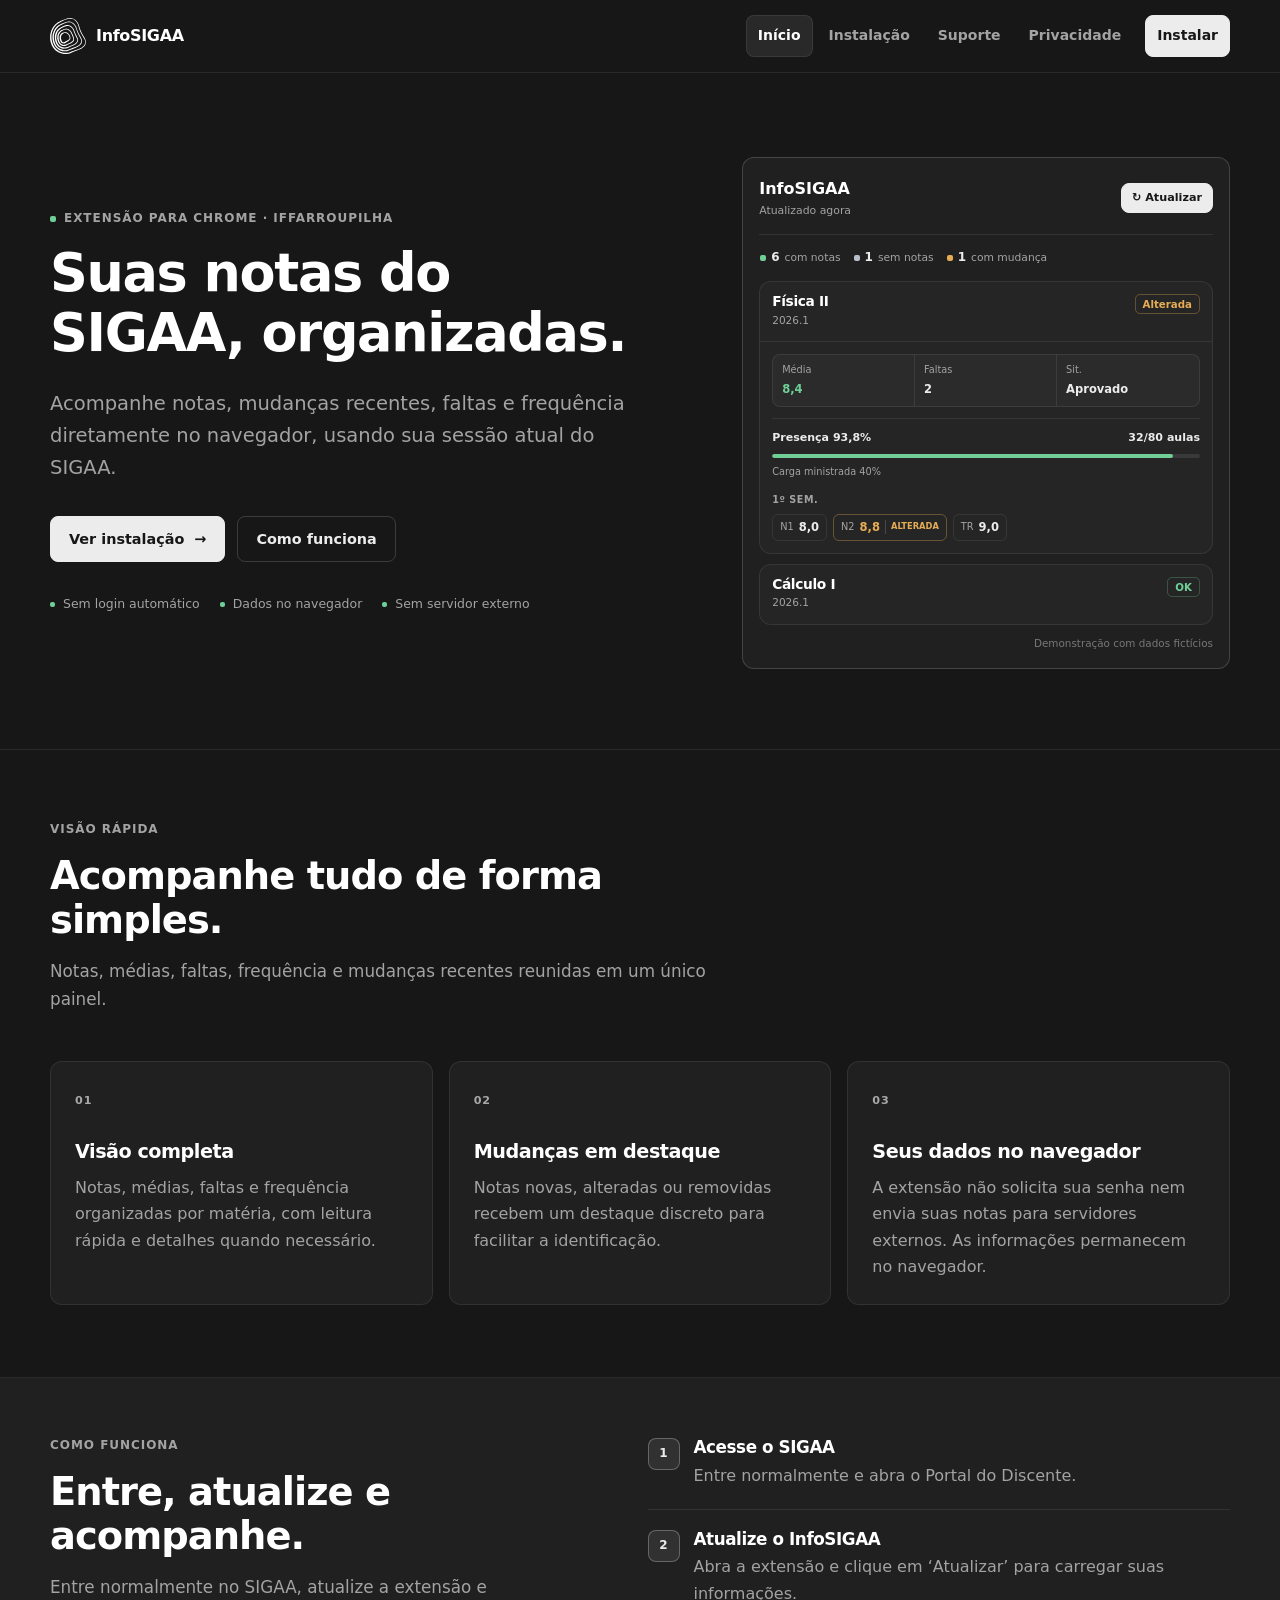
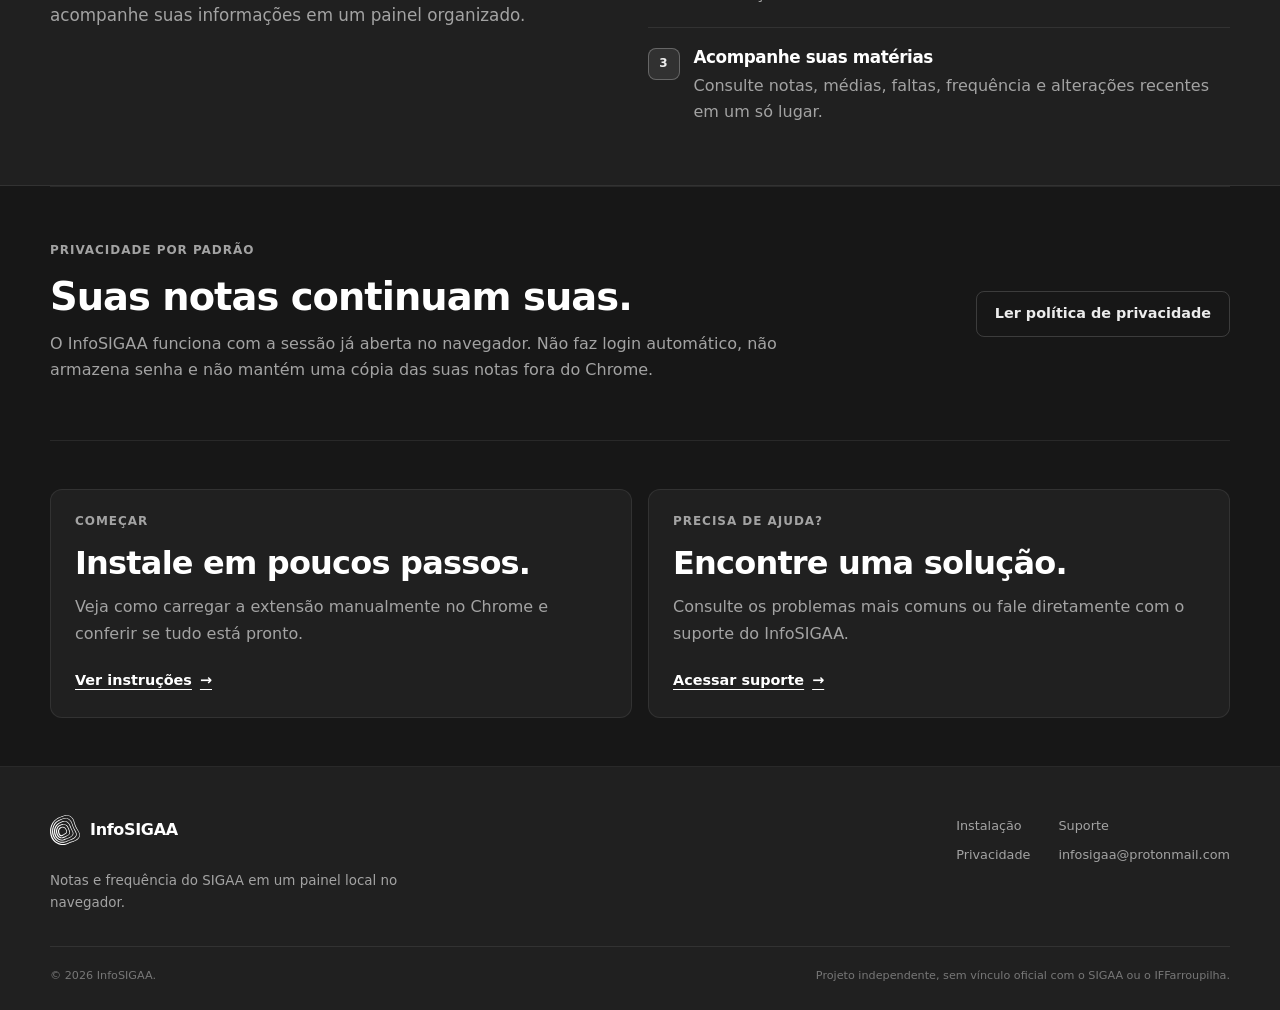
==== website/index.html @ 5593456c "feat: prepare InfoSIGAA 0.1.0 release" ====
<!doctype html>
<html lang="pt-BR">
  <head>
    <meta charset="utf-8">
    <meta name="viewport" content="width=device-width, initial-scale=1">
    <meta name="description" content="InfoSIGAA organiza notas, mudanças recentes e frequência do SIGAA em um painel local no Chrome.">
    <meta name="theme-color" content="#171717">
    <meta name="color-scheme" content="dark">
    <title>InfoSIGAA — Suas notas do SIGAA em um painel claro</title>
    <link rel="icon" href="assets/brand/favicon-light.svg" media="(prefers-color-scheme: light)">
    <link rel="icon" href="assets/brand/favicon-dark.svg" media="(prefers-color-scheme: dark)">
    <link rel="apple-touch-icon" href="assets/brand/apple-touch-icon.png">
    <link rel="stylesheet" href="assets/css/site.css">
    <script src="assets/js/site.js" defer></script>
  </head>
  <body>
    <a class="skip-link" href="#conteudo">Pular para o conteúdo</a>

    <header class="site-header">
      <div class="container header-inner">
        <a class="brand" href="./" aria-label="InfoSIGAA — página inicial">
          <img src="assets/brand/logo-mark-white.svg" alt="" width="36" height="36">
          <span>InfoSIGAA</span>
        </a>
        <button class="nav-toggle" type="button" aria-expanded="false" aria-controls="site-nav" data-nav-toggle>
          <span class="nav-toggle-label">Menu</span>
          <span class="nav-toggle-icon" aria-hidden="true"></span>
        </button>
        <nav class="site-nav" id="site-nav" aria-label="Navegação principal" data-site-nav>
          <a href="./" aria-current="page">Início</a>
          <a href="instalacao/">Instalação</a>
          <a href="suporte/">Suporte</a>
          <a href="privacidade/">Privacidade</a>
          <a class="nav-cta" href="instalacao/">Instalar</a>
        </nav>
      </div>
    </header>

    <main id="conteudo">
      <section class="hero" aria-labelledby="hero-title">
        <div class="container hero-grid">
          <div class="hero-copy">
            <p class="eyebrow"><span class="status-dot ok" aria-hidden="true"></span> Extensão para Chrome · IFFarroupilha</p>
            <h1 id="hero-title">Suas notas do SIGAA, organizadas.</h1>
            <p class="hero-lead">Acompanhe notas, mudanças recentes, faltas e frequência diretamente no navegador, usando sua sessão atual do SIGAA.</p>
            <div class="button-row">
              <a class="button button-primary" href="instalacao/">
                Ver instalação
                <span aria-hidden="true">→</span>
              </a>
              <a class="button button-secondary" href="#como-funciona">Como funciona</a>
            </div>
            <ul class="trust-list" aria-label="Destaques de privacidade">
              <li>Sem login automático</li>
              <li>Dados no navegador</li>
              <li>Sem servidor externo</li>
            </ul>
          </div>

          <div class="product-preview" aria-label="Prévia ilustrativa do painel InfoSIGAA">
            <div class="preview-toolbar">
              <div>
                <p class="preview-title">InfoSIGAA</p>
                <p class="preview-muted">Atualizado agora</p>
              </div>
              <span class="preview-button" aria-hidden="true">↻ Atualizar</span>
            </div>
            <div class="preview-status" aria-label="Resumo ilustrativo">
              <span><i class="status-dot ok"></i><strong>6</strong> com notas</span>
              <span><i class="status-dot info"></i><strong>1</strong> sem notas</span>
              <span><i class="status-dot warning"></i><strong>1</strong> com mudança</span>
            </div>
            <article class="preview-course">
              <header class="preview-course-header">
                <div>
                  <h2>Física II</h2>
                  <p>2026.1</p>
                </div>
                <span class="badge changed">Alterada</span>
              </header>
              <div class="preview-course-body">
                <div class="preview-stats">
                  <span><small>Média</small><strong class="ok-text">8,4</strong></span>
                  <span><small>Faltas</small><strong>2</strong></span>
                  <span><small>Sit.</small><strong>Aprovado</strong></span>
                </div>
                <div class="preview-attendance">
                  <div><span>Presença 93,8%</span><span>32/80 aulas</span></div>
                  <div class="attendance-bar"><span style="width: 93.8%"></span></div>
                  <small>Carga ministrada 40%</small>
                </div>
                <p class="preview-label">1º sem.</p>
                <div class="preview-grades">
                  <span><small>N1</small><strong>8,0</strong></span>
                  <span class="changed"><small>N2</small><strong>8,8</strong><em>Alterada</em></span>
                  <span><small>TR</small><strong>9,0</strong></span>
                </div>
              </div>
            </article>
            <article class="preview-course compact-course">
              <header class="preview-course-header">
                <div>
                  <h2>Cálculo I</h2>
                  <p>2026.1</p>
                </div>
                <span class="badge ok">OK</span>
              </header>
            </article>
            <p class="preview-disclaimer">Demonstração com dados fictícios</p>
          </div>
        </div>
      </section>

      <section class="section" aria-labelledby="beneficios-title">
        <div class="container">
          <div class="section-heading">
            <p class="eyebrow">Visão rápida</p>
            <h2 id="beneficios-title">Acompanhe tudo de forma simples.</h2>
            <p>Notas, médias, faltas, frequência e mudanças recentes reunidas em um único painel.</p>
          </div>
          <div class="feature-grid">
            <article class="feature-card">
              <span class="feature-index">01</span>
              <h3>Visão completa</h3>
              <p>Notas, médias, faltas e frequência organizadas por matéria, com leitura rápida e detalhes quando necessário.</p>
            </article>
            <article class="feature-card">
              <span class="feature-index warning-text">02</span>
              <h3>Mudanças em destaque</h3>
              <p>Notas novas, alteradas ou removidas recebem um destaque discreto para facilitar a identificação.</p>
            </article>
            <article class="feature-card">
              <span class="feature-index ok-text">03</span>
              <h3>Seus dados no navegador</h3>
              <p>A extensão não solicita sua senha nem envia suas notas para servidores externos. As informações permanecem no navegador.</p>
            </article>
          </div>
        </div>
      </section>

      <section class="section section-muted" id="como-funciona" aria-labelledby="funcionamento-title">
        <div class="container split-heading">
          <div class="section-heading">
            <p class="eyebrow">Como funciona</p>
            <h2 id="funcionamento-title">Entre, atualize e acompanhe.</h2>
            <p>Entre normalmente no SIGAA, atualize a extensão e acompanhe suas informações em um painel organizado.</p>
          </div>
          <ol class="steps-list">
            <li>
              <span>1</span>
              <div><h3>Acesse o SIGAA</h3><p>Entre normalmente e abra o Portal do Discente.</p></div>
            </li>
            <li>
              <span>2</span>
              <div><h3>Atualize o InfoSIGAA</h3><p>Abra a extensão e clique em ‘Atualizar’ para carregar suas informações.</p></div>
            </li>
            <li>
              <span>3</span>
              <div><h3>Acompanhe suas matérias</h3><p>Consulte notas, médias, faltas, frequência e alterações recentes em um só lugar.</p></div>
            </li>
          </ol>
        </div>
      </section>

      <section class="section" aria-labelledby="privacidade-resumo-title">
        <div class="container privacy-panel">
          <div>
            <p class="eyebrow"><span class="status-dot ok" aria-hidden="true"></span> Privacidade por padrão</p>
            <h2 id="privacidade-resumo-title">Suas notas continuam suas.</h2>
            <p>O InfoSIGAA funciona com a sessão já aberta no navegador. Não faz login automático, não armazena senha e não mantém uma cópia das suas notas fora do Chrome.</p>
          </div>
          <a class="button button-secondary" href="privacidade/">Ler política de privacidade</a>
        </div>
      </section>

      <section class="section section-compact" aria-label="Próximos passos">
        <div class="container action-grid">
          <article class="action-card">
            <p class="eyebrow">Começar</p>
            <h2>Instale em poucos passos.</h2>
            <p>Veja como carregar a extensão manualmente no Chrome e conferir se tudo está pronto.</p>
            <a class="text-link" href="instalacao/">Ver instruções <span aria-hidden="true">→</span></a>
          </article>
          <article class="action-card">
            <p class="eyebrow">Precisa de ajuda?</p>
            <h2>Encontre uma solução.</h2>
            <p>Consulte os problemas mais comuns ou fale diretamente com o suporte do InfoSIGAA.</p>
            <a class="text-link" href="suporte/">Acessar suporte <span aria-hidden="true">→</span></a>
          </article>
        </div>
      </section>
    </main>

    <footer class="site-footer">
      <div class="container footer-grid">
        <div class="footer-brand">
          <a class="brand" href="./"><img src="assets/brand/logo-mark-white.svg" alt="" width="30" height="30"><span>InfoSIGAA</span></a>
          <p>Notas e frequência do SIGAA em um painel local no navegador.</p>
        </div>
        <nav aria-label="Links do rodapé">
          <a href="instalacao/">Instalação</a>
          <a href="suporte/">Suporte</a>
          <a href="privacidade/">Privacidade</a>
          <a href="mailto:infosigaa@protonmail.com">infosigaa@protonmail.com</a>
        </nav>
      </div>
      <div class="container footer-meta">
        <p>© <span data-current-year>2026</span> InfoSIGAA.</p>
        <p>Projeto independente, sem vínculo oficial com o SIGAA ou o IFFarroupilha.</p>
      </div>
    </footer>
  </body>
</html>
---- website/assets/css/site.css ----
:root {
  color-scheme: dark;
  --font-sans: ui-sans-serif, system-ui, -apple-system, BlinkMacSystemFont, "Segoe UI", Arial, sans-serif;
  --bg: #171717;
  --surface: #202020;
  --surface-muted: #252525;
  --surface-elevated: #2b2b2b;
  --surface-hover: #303030;
  --text: #ececec;
  --text-strong: #ffffff;
  --muted: #a3a3a3;
  --muted-soft: #777777;
  --border: rgb(255 255 255 / 8%);
  --border-strong: rgb(255 255 255 / 16%);
  --focus: rgb(255 255 255 / 26%);
  --accent: #ececec;
  --accent-hover: #ffffff;
  --accent-contrast: #171717;
  --accent-soft: rgb(255 255 255 / 8%);
  --ok: #6fcf97;
  --ok-soft: rgb(111 207 151 / 10%);
  --warning: #e6ad55;
  --warning-soft: rgb(230 173 85 / 10%);
  --danger: #ef7777;
  --danger-soft: rgb(239 119 119 / 10%);
  --info: #b8c0cc;
  --info-soft: rgb(184 192 204 / 9%);
  --radius-xs: 5px;
  --radius-control: 8px;
  --radius-panel: 12px;
  --space-1: 4px;
  --space-2: 8px;
  --space-3: 12px;
  --space-4: 16px;
  --space-5: 20px;
  --space-6: 24px;
  --space-7: 32px;
  --space-8: 48px;
  --space-9: 72px;
  --container: 1180px;
  --transition-fast: 120ms ease;
  --transition-base: 180ms ease;
}

*,
*::before,
*::after {
  box-sizing: border-box;
}

html {
  min-width: 280px;
  background: var(--bg);
  scroll-behavior: smooth;
  scroll-padding-top: 88px;
}

body {
  min-width: 0;
  min-height: 100vh;
  margin: 0;
  overflow-x: hidden;
  background: var(--bg);
  color: var(--text);
  font: 16px/1.65 var(--font-sans);
  -webkit-font-smoothing: antialiased;
  text-rendering: optimizeLegibility;
}

button,
input,
textarea,
select {
  font: inherit;
}

button,
a {
  -webkit-tap-highlight-color: transparent;
}

a {
  color: inherit;
}

img {
  display: block;
  max-width: 100%;
}

h1,
h2,
h3,
p {
  margin-top: 0;
}

h1,
h2,
h3 {
  color: var(--text-strong);
  line-height: 1.15;
  letter-spacing: -0.025em;
}

h1 {
  font-size: clamp(2.35rem, 5vw, 4.25rem);
  font-weight: 720;
}

h2 {
  font-size: clamp(1.75rem, 3vw, 2.65rem);
  font-weight: 690;
}

h3 {
  font-size: 1.05rem;
  font-weight: 660;
}

::selection {
  background: var(--accent);
  color: var(--accent-contrast);
}

:focus-visible {
  outline: 2px solid var(--accent);
  outline-offset: 3px;
}

.skip-link {
  position: fixed;
  z-index: 1000;
  top: 8px;
  left: 8px;
  padding: 8px 12px;
  border: 1px solid var(--border-strong);
  border-radius: var(--radius-control);
  background: var(--accent);
  color: var(--accent-contrast);
  font-size: 0.875rem;
  font-weight: 700;
  text-decoration: none;
  transform: translateY(-160%);
}

.skip-link:focus {
  transform: translateY(0);
}

.container {
  width: min(var(--container), calc(100% - 48px));
  margin-inline: auto;
}

.narrow-container {
  max-width: 830px;
  margin-left: max(0px, calc((100% - 830px) / 2));
}

.site-header {
  position: sticky;
  z-index: 100;
  top: 0;
  border-bottom: 1px solid var(--border);
  background: var(--bg);
}

.header-inner {
  position: relative;
  display: flex;
  min-height: 72px;
  align-items: center;
  justify-content: space-between;
  gap: var(--space-5);
}

.brand {
  display: inline-flex;
  align-items: center;
  gap: 10px;
  color: var(--text-strong);
  font-size: 1rem;
  font-weight: 700;
  letter-spacing: -0.02em;
  text-decoration: none;
}

.brand img {
  flex: 0 0 auto;
}

.site-nav {
  display: flex;
  align-items: center;
  gap: 4px;
}

.site-nav a {
  padding: 8px 11px;
  border: 1px solid transparent;
  border-radius: var(--radius-control);
  color: var(--muted);
  font-size: 0.875rem;
  font-weight: 620;
  text-decoration: none;
  transition: background var(--transition-fast), border-color var(--transition-fast), color var(--transition-fast);
}

.site-nav a:hover,
.site-nav a[aria-current="page"] {
  background: var(--accent-soft);
  color: var(--text-strong);
}

.site-nav a[aria-current="page"] {
  border-color: var(--border);
}

.site-nav .nav-cta {
  margin-left: 8px;
  border-color: var(--accent);
  background: var(--accent);
  color: var(--accent-contrast);
}

.site-nav .nav-cta:hover {
  border-color: var(--accent-hover);
  background: var(--accent-hover);
  color: var(--accent-contrast);
}

.nav-toggle {
  display: none;
  min-height: 38px;
  align-items: center;
  gap: 9px;
  padding: 0 11px;
  border: 1px solid var(--border-strong);
  border-radius: var(--radius-control);
  background: transparent;
  color: var(--text);
  cursor: pointer;
}

.nav-toggle-label {
  font-size: 0.8125rem;
  font-weight: 650;
}

.nav-toggle-icon,
.nav-toggle-icon::before,
.nav-toggle-icon::after {
  display: block;
  width: 16px;
  height: 1px;
  background: currentcolor;
  content: "";
  transition: transform var(--transition-base), opacity var(--transition-base);
}

.nav-toggle-icon {
  position: relative;
}

.nav-toggle-icon::before {
  position: absolute;
  top: -5px;
}

.nav-toggle-icon::after {
  position: absolute;
  top: 5px;
}

.nav-toggle[aria-expanded="true"] .nav-toggle-icon {
  background: transparent;
}

.nav-toggle[aria-expanded="true"] .nav-toggle-icon::before {
  top: 0;
  transform: rotate(45deg);
}

.nav-toggle[aria-expanded="true"] .nav-toggle-icon::after {
  top: 0;
  transform: rotate(-45deg);
}

.hero {
  padding: 84px 0 80px;
  border-bottom: 1px solid var(--border);
}

.hero-grid {
  display: grid;
  grid-template-columns: minmax(0, 1.05fr) minmax(380px, 0.85fr);
  align-items: center;
  gap: clamp(44px, 7vw, 96px);
}

.hero-copy {
  max-width: 680px;
}

.eyebrow {
  display: flex;
  align-items: center;
  gap: 8px;
  margin-bottom: var(--space-4);
  color: var(--muted);
  font-size: 0.75rem;
  font-weight: 700;
  letter-spacing: 0.08em;
  line-height: 1.3;
  text-transform: uppercase;
}

.hero h1 {
  max-width: 620px;
  margin-bottom: var(--space-6);
  font-size: clamp(2.5rem, 4.1vw, 3.75rem);
}

.hero-lead {
  max-width: 660px;
  margin-bottom: var(--space-7);
  color: var(--muted);
  font-size: clamp(1.05rem, 1.6vw, 1.22rem);
  line-height: 1.65;
}

.button-row {
  display: flex;
  flex-wrap: wrap;
  gap: var(--space-3);
}

.button {
  display: inline-flex;
  min-height: 46px;
  align-items: center;
  justify-content: center;
  gap: 10px;
  padding: 0 18px;
  border: 1px solid var(--border-strong);
  border-radius: var(--radius-control);
  font-size: 0.9rem;
  font-weight: 690;
  line-height: 1.2;
  text-decoration: none;
  transition: background var(--transition-fast), border-color var(--transition-fast), color var(--transition-fast), transform var(--transition-fast);
}

.button:hover {
  transform: translateY(-1px);
}

.button:active {
  transform: translateY(0);
}

.button-primary {
  border-color: var(--accent);
  background: var(--accent);
  color: var(--accent-contrast);
}

.button-primary:hover {
  border-color: var(--accent-hover);
  background: var(--accent-hover);
}

.button-secondary {
  background: transparent;
  color: var(--text);
}

.button-secondary:hover {
  border-color: var(--focus);
  background: var(--accent-soft);
  color: var(--text-strong);
}

.button-disabled {
  border-color: var(--border);
  background: var(--surface-muted);
  color: var(--muted-soft);
  cursor: not-allowed;
}

.button-disabled:hover,
.button-disabled:active {
  transform: none;
}

.trust-list {
  display: flex;
  flex-wrap: wrap;
  gap: 8px 20px;
  margin: var(--space-7) 0 0;
  padding: 0;
  color: var(--muted);
  font-size: 0.78rem;
  list-style: none;
}

.trust-list li {
  display: flex;
  align-items: center;
  gap: 8px;
}

.trust-list li::before {
  width: 5px;
  height: 5px;
  border-radius: 2px;
  background: var(--ok);
  content: "";
}

.product-preview {
  width: 100%;
  max-width: 500px;
  margin-left: auto;
  padding: 16px;
  border: 1px solid var(--border-strong);
  border-radius: var(--radius-panel);
  background: var(--surface);
}

.preview-toolbar {
  display: flex;
  align-items: center;
  justify-content: space-between;
  gap: var(--space-3);
  padding: 2px 0 14px;
  border-bottom: 1px solid var(--border);
}

.preview-title,
.preview-muted {
  margin: 0;
}

.preview-title {
  color: var(--text-strong);
  font-size: 1rem;
  font-weight: 680;
}

.preview-muted {
  color: var(--muted);
  font-size: 0.68rem;
}

.preview-button {
  min-height: 30px;
  padding: 5px 10px;
  border: 1px solid var(--accent);
  border-radius: var(--radius-control);
  background: var(--accent);
  color: var(--accent-contrast);
  font-size: 0.7rem;
  font-weight: 680;
}

.preview-status {
  display: flex;
  flex-wrap: wrap;
  gap: 6px 13px;
  padding: 13px 1px;
  color: var(--muted);
  font-size: 0.67rem;
}

.preview-status > span {
  display: inline-flex;
  align-items: center;
  gap: 5px;
}

.preview-status strong {
  color: var(--text);
  font-size: 0.75rem;
}

.status-dot {
  display: inline-block;
  width: 6px;
  height: 6px;
  flex: 0 0 auto;
  border-radius: 2px;
  background: var(--muted-soft);
}

.status-dot.ok {
  background: var(--ok);
}

.status-dot.warning {
  background: var(--warning);
}

.status-dot.info {
  background: var(--info);
}

.preview-course {
  overflow: hidden;
  border: 1px solid var(--border);
  border-radius: var(--radius-panel);
  background: var(--surface-muted);
}

.preview-course + .preview-course {
  margin-top: 10px;
}

.preview-course-header {
  display: grid;
  grid-template-columns: minmax(0, 1fr) auto;
  align-items: start;
  gap: 10px;
  padding: 12px;
  border-bottom: 1px solid var(--border);
}

.preview-course-header h2,
.preview-course-header p {
  margin: 0;
}

.preview-course-header h2 {
  font-size: 0.86rem;
  font-weight: 660;
}

.preview-course-header p {
  margin-top: 2px;
  color: var(--muted);
  font-size: 0.66rem;
}

.badge {
  display: inline-flex;
  min-height: 20px;
  align-items: center;
  width: fit-content;
  padding: 2px 7px;
  border: 1px solid var(--border);
  border-radius: var(--radius-xs);
  background: transparent;
  color: var(--muted);
  font-size: 0.64rem;
  font-style: normal;
  font-weight: 680;
  line-height: 1;
  white-space: nowrap;
}

.badge.ok {
  border-color: rgb(111 207 151 / 28%);
  color: var(--ok);
}

.badge.changed,
.badge.warning {
  border-color: rgb(230 173 85 / 32%);
  color: var(--warning);
}

.badge.info {
  border-color: rgb(184 192 204 / 25%);
  color: var(--info);
}

.badge.danger {
  border-color: rgb(239 119 119 / 32%);
  color: var(--danger);
}

.preview-course-body {
  padding: 12px;
}

.preview-stats {
  display: grid;
  grid-template-columns: repeat(3, minmax(0, 1fr));
  overflow: hidden;
  border: 1px solid var(--border);
  border-radius: var(--radius-control);
  background: var(--surface-elevated);
}

.preview-stats > span {
  display: flex;
  min-width: 0;
  flex-direction: column;
  gap: 2px;
  padding: 7px 9px;
  border-right: 1px solid var(--border);
}

.preview-stats > span:last-child {
  border-right: 0;
}

.preview-stats small,
.preview-grades small,
.preview-attendance small {
  color: var(--muted);
  font-size: 0.61rem;
}

.preview-stats strong,
.preview-grades strong {
  overflow: hidden;
  color: var(--text);
  font-size: 0.72rem;
  font-variant-numeric: tabular-nums;
  text-overflow: ellipsis;
  white-space: nowrap;
}

.ok-text {
  color: var(--ok) !important;
}

.warning-text {
  color: var(--warning) !important;
}

.preview-attendance {
  display: grid;
  gap: 6px;
  margin-top: 11px;
  padding-top: 10px;
  border-top: 1px solid var(--border);
}

.preview-attendance > div:first-child {
  display: flex;
  justify-content: space-between;
  gap: 10px;
  color: var(--text);
  font-size: 0.69rem;
  font-weight: 620;
}

.attendance-bar {
  overflow: hidden;
  height: 4px;
  border-radius: 2px;
  background: rgb(255 255 255 / 9%);
}

.attendance-bar span {
  display: block;
  height: 100%;
  border-radius: inherit;
  background: var(--ok);
}

.preview-label {
  margin: 12px 0 6px;
  color: var(--muted);
  font-size: 0.6rem;
  font-weight: 680;
  letter-spacing: 0.06em;
  text-transform: uppercase;
}

.preview-grades {
  display: flex;
  flex-wrap: wrap;
  gap: 6px;
}

.preview-grades > span {
  display: inline-flex;
  min-height: 25px;
  align-items: center;
  gap: 5px;
  padding: 3px 7px;
  border: 1px solid var(--border);
  border-radius: 6px;
}

.preview-grades > span.changed {
  border-color: rgb(230 173 85 / 35%);
}

.preview-grades > span.changed strong,
.preview-grades > span.changed em {
  color: var(--warning);
}

.preview-grades em {
  padding-left: 5px;
  border-left: 1px solid var(--border-strong);
  font-size: 0.52rem;
  font-style: normal;
  font-weight: 680;
  text-transform: uppercase;
}

.compact-course .preview-course-header {
  border-bottom: 0;
}

.preview-disclaimer {
  margin: 10px 0 0;
  color: var(--muted-soft);
  font-size: 0.65rem;
  text-align: right;
}

.section {
  padding: var(--space-9) 0;
  border-bottom: 1px solid var(--border);
}

.section-muted {
  background: var(--surface);
}

.section-compact {
  padding: var(--space-8) 0;
}

.section-heading {
  max-width: 690px;
  margin-bottom: var(--space-8);
}

.section-heading h2 {
  margin-bottom: var(--space-4);
}

.section-heading > p:last-child {
  margin: 0;
  color: var(--muted);
  font-size: 1.05rem;
}

.feature-grid {
  display: grid;
  grid-template-columns: repeat(3, minmax(0, 1fr));
  gap: var(--space-4);
}

.feature-card,
.action-card {
  min-width: 0;
  padding: var(--space-6);
  border: 1px solid var(--border);
  border-radius: var(--radius-panel);
  background: var(--surface);
}

.feature-card h3 {
  margin: 28px 0 12px;
  font-size: 1.2rem;
}

.feature-card p,
.action-card p {
  margin: 0;
  color: var(--muted);
}

.feature-index {
  color: #a8a8a8 !important;
  font-size: 0.7rem;
  font-weight: 700;
  letter-spacing: 0.08em;
}

.split-heading {
  display: grid;
  grid-template-columns: minmax(0, 0.85fr) minmax(380px, 1fr);
  gap: clamp(48px, 8vw, 110px);
}

.split-heading .section-heading {
  margin: 0;
}

#como-funciona {
  padding-block: 60px;
}

#como-funciona .section-heading {
  max-width: 520px;
}

#como-funciona .section-heading h2 {
  max-width: 500px;
}

.steps-list {
  margin: 0;
  padding: 0;
  list-style: none;
}

.steps-list li {
  display: grid;
  grid-template-columns: 34px minmax(0, 1fr);
  gap: var(--space-4);
  padding: 0 0 24px;
  border-bottom: 1px solid var(--border);
}

.steps-list li + li {
  padding-top: 24px;
}

#como-funciona .steps-list li {
  gap: var(--space-3);
  padding-bottom: 20px;
}

#como-funciona .steps-list li + li {
  padding-top: 20px;
}

#como-funciona .steps-list li:last-child {
  padding-bottom: 0;
}

.steps-list li:last-child {
  padding-bottom: 0;
  border-bottom: 0;
}

.steps-list > li > span,
.installation-steps > li > span {
  display: inline-flex;
  width: 32px;
  height: 32px;
  align-items: center;
  justify-content: center;
  border: 1px solid var(--border-strong);
  border-radius: var(--radius-control);
  color: var(--muted);
  font-size: 0.75rem;
  font-weight: 700;
}

#como-funciona .steps-list > li > span {
  border-color: var(--focus);
  background: var(--accent-soft);
  color: var(--text);
}

.steps-list h3,
.steps-list p {
  margin: 0;
}

.steps-list h3 {
  margin-bottom: 5px;
}

.steps-list p {
  color: var(--muted);
}

.section[aria-labelledby="privacidade-resumo-title"] {
  padding: 0;
  border-bottom: 0;
  background: var(--bg);
}

.privacy-panel {
  display: grid;
  grid-template-columns: minmax(0, 1fr) auto;
  align-items: center;
  gap: var(--space-8);
  padding: 56px 0;
  border-top: 1px solid var(--border);
  border-bottom: 1px solid var(--border);
  background: transparent;
}

.privacy-panel h2 {
  margin-bottom: 12px;
}

.privacy-panel .status-dot {
  display: none;
}

.privacy-panel p:last-child {
  max-width: 750px;
  margin: 0;
  color: var(--muted);
}

.action-grid {
  display: grid;
  grid-template-columns: repeat(2, minmax(0, 1fr));
  gap: var(--space-4);
}

.action-card h2 {
  margin-bottom: 12px;
  font-size: clamp(1.4rem, 2.6vw, 2rem);
}

.action-card .eyebrow {
  margin-bottom: var(--space-4);
}

.text-link {
  display: inline-flex;
  align-items: center;
  gap: 8px;
  margin-top: 22px;
  color: var(--text-strong);
  font-size: 0.9rem;
  font-weight: 680;
  text-underline-offset: 4px;
}

.text-link:hover {
  color: var(--accent-hover);
}

.page-hero {
  padding: 72px 0 64px;
  border-bottom: 1px solid var(--border);
}

.page-hero h1 {
  margin-bottom: var(--space-5);
  font-size: clamp(2.4rem, 5vw, 4rem);
}

.page-hero p:not(.eyebrow, .updated-date) {
  max-width: 750px;
  margin-bottom: 0;
  color: var(--muted);
  font-size: 1.12rem;
}

.updated-date {
  margin: var(--space-5) 0 0;
  color: var(--muted-soft);
  font-size: 0.8rem;
}

.page-layout {
  display: grid;
  grid-template-columns: 210px minmax(0, 830px);
  justify-content: center;
  gap: clamp(48px, 7vw, 90px);
  padding-top: 64px;
  padding-bottom: 88px;
}

.page-index {
  align-self: start;
  position: sticky;
  top: 104px;
  padding-left: var(--space-4);
  border-left: 1px solid var(--border);
}

.page-index > p {
  margin-bottom: 10px;
  color: var(--text);
  font-size: 0.72rem;
  font-weight: 700;
  letter-spacing: 0.06em;
  text-transform: uppercase;
}

.page-index nav {
  display: grid;
}

.page-index a {
  padding: 6px 0;
  color: var(--muted);
  font-size: 0.8rem;
  text-decoration: none;
}

.page-index a:hover {
  color: var(--text-strong);
}

.prose {
  min-width: 0;
}

.prose > section {
  scroll-margin-top: 100px;
}

.prose > section + section {
  margin-top: 68px;
  padding-top: 68px;
  border-top: 1px solid var(--border);
}

.prose h2 {
  margin-bottom: var(--space-5);
  font-size: clamp(1.65rem, 3vw, 2.25rem);
}

.prose h3 {
  margin-bottom: 8px;
}

.prose p,
.prose li {
  color: var(--muted);
}

.prose a:not(.button) {
  color: var(--text);
  text-underline-offset: 3px;
}

.prose a:not(.button):hover {
  color: var(--text-strong);
}

code {
  padding: 2px 5px;
  border: 1px solid var(--border);
  border-radius: var(--radius-xs);
  background: var(--surface-muted);
  color: var(--text);
  font: 0.86em/1.4 ui-monospace, SFMono-Regular, Consolas, "Liberation Mono", monospace;
  overflow-wrap: anywhere;
}

.check-grid {
  display: grid;
  grid-template-columns: repeat(3, minmax(0, 1fr));
  gap: 10px;
  margin-top: var(--space-6);
}

.check-grid > div {
  padding: var(--space-4);
  border: 1px solid var(--border);
  border-radius: var(--radius-control);
  background: var(--surface);
}

.check-grid span {
  display: inline-flex;
  width: 23px;
  height: 23px;
  align-items: center;
  justify-content: center;
  margin-bottom: var(--space-4);
  border: 1px solid rgb(111 207 151 / 32%);
  border-radius: var(--radius-xs);
  color: var(--ok);
  font-size: 0.75rem;
  font-weight: 700;
}

.check-grid p {
  margin: 0;
  font-size: 0.88rem;
}

.check-grid strong {
  display: block;
  margin-bottom: 3px;
  color: var(--text);
}

.notice {
  display: grid;
  gap: 4px;
  margin-top: var(--space-5);
  padding: var(--space-4) var(--space-5);
  border-left: 2px solid var(--info);
  border-radius: 0 var(--radius-control) var(--radius-control) 0;
  background: var(--info-soft);
}

.notice strong {
  color: var(--text);
  font-size: 0.86rem;
}

.notice p {
  margin: 0;
  font-size: 0.88rem;
}

.notice-ok {
  border-left-color: var(--ok);
  background: var(--ok-soft);
}

.download-card {
  display: flex;
  align-items: center;
  justify-content: space-between;
  gap: var(--space-5);
  padding: var(--space-5);
  border: 1px solid var(--border);
  border-radius: var(--radius-panel);
  background: var(--surface);
}

.download-card > div {
  display: grid;
  gap: 5px;
}

.download-card strong {
  color: var(--text-strong);
}

.download-card span:not(.button) {
  color: var(--muted);
  font-size: 0.88rem;
}

.installation-steps,
.plain-steps {
  margin: var(--space-6) 0 0;
  padding: 0;
  list-style: none;
}

.installation-steps li {
  display: grid;
  grid-template-columns: 34px minmax(0, 1fr);
  gap: var(--space-4);
  padding: var(--space-5) 0;
  border-bottom: 1px solid var(--border);
}

.installation-steps li:first-child {
  padding-top: 0;
}

.installation-steps li:last-child {
  border-bottom: 0;
}

.installation-steps h3,
.installation-steps p {
  margin: 0;
}

.installation-steps p {
  margin-top: 5px;
}

.source-note {
  margin: var(--space-5) 0 0;
  font-size: 0.82rem;
}

.plain-steps {
  counter-reset: plain-step;
}

.plain-steps li {
  position: relative;
  counter-increment: plain-step;
  padding: 10px 0 10px 34px;
  border-bottom: 1px solid var(--border);
}

.plain-steps li::before {
  position: absolute;
  left: 0;
  color: var(--muted-soft);
  font-size: 0.75rem;
  font-weight: 700;
  content: counter(plain-step, decimal-leading-zero);
}

.inline-cta,
.contact-panel {
  padding: var(--space-7) !important;
  border: 1px solid var(--border) !important;
  border-radius: var(--radius-panel);
  background: var(--surface);
}

.inline-cta {
  display: grid;
  grid-template-columns: minmax(0, 1fr) auto;
  align-items: end;
  gap: var(--space-6);
}

.inline-cta h2,
.contact-panel h2 {
  margin-bottom: 10px;
}

.inline-cta p:last-child,
.contact-panel p:last-child {
  margin-bottom: 0;
}

.support-grid {
  display: grid;
  grid-template-columns: repeat(3, minmax(0, 1fr));
  gap: 10px;
}

.support-grid article {
  padding: var(--space-4);
  border: 1px solid var(--border);
  border-radius: var(--radius-control);
  background: var(--surface);
}

.support-grid article > span {
  color: var(--muted-soft);
  font-size: 0.68rem;
  font-weight: 700;
}

.support-grid h3 {
  margin: 20px 0 8px;
  font-size: 0.96rem;
}

.support-grid p {
  margin: 0;
  font-size: 0.84rem;
}

.issue-list {
  border-top: 1px solid var(--border);
}

.issue-list article {
  display: grid;
  grid-template-columns: 82px minmax(0, 1fr);
  align-items: start;
  gap: var(--space-5);
  padding: var(--space-5) 0;
  border-bottom: 1px solid var(--border);
}

.issue-list h3,
.issue-list p {
  margin: 0;
}

.issue-list p {
  margin-top: 6px;
}

.faq-list {
  border-top: 1px solid var(--border);
}

.faq-list details {
  border-bottom: 1px solid var(--border);
}

.faq-list summary {
  display: flex;
  min-height: 62px;
  align-items: center;
  justify-content: space-between;
  gap: var(--space-4);
  color: var(--text);
  cursor: pointer;
  font-weight: 640;
  list-style: none;
}

.faq-list summary::-webkit-details-marker {
  display: none;
}

.faq-list summary span {
  position: relative;
  width: 16px;
  height: 16px;
  flex: 0 0 auto;
}

.faq-list summary span::before,
.faq-list summary span::after {
  position: absolute;
  top: 7px;
  left: 2px;
  width: 12px;
  height: 1px;
  background: var(--muted);
  content: "";
}

.faq-list summary span::after {
  transform: rotate(90deg);
  transition: transform var(--transition-fast);
}

.faq-list details[open] summary span::after {
  transform: rotate(0);
}

.faq-list details p {
  max-width: 700px;
  margin: -2px 0 var(--space-5);
}

.contact-panel {
  display: grid;
  grid-template-columns: minmax(0, 1fr) auto;
  align-items: center;
  gap: var(--space-5);
}

.contact-panel .contact-address {
  grid-column: 1 / -1;
  margin: 0;
  padding-top: var(--space-4);
  border-top: 1px solid var(--border);
  color: var(--muted);
  font-size: 0.82rem;
}

.legal-copy > section + section {
  margin-top: 56px;
  padding-top: 56px;
}

.legal-copy ul {
  display: grid;
  gap: 8px;
  padding-left: 20px;
}

.privacy-summary-grid {
  display: grid;
  grid-template-columns: repeat(3, minmax(0, 1fr));
  gap: 1px;
  overflow: hidden;
  border: 1px solid var(--border);
  border-radius: var(--radius-control);
  background: var(--border);
}

.privacy-summary-grid div {
  display: grid;
  gap: 7px;
  padding: var(--space-4);
  background: var(--surface);
}

.privacy-summary-grid strong {
  color: var(--text);
  font-size: 0.88rem;
}

.privacy-summary-grid span {
  color: var(--muted);
  font-size: 0.8rem;
}

.permission-list {
  border-top: 1px solid var(--border);
}

.permission-list > div {
  display: grid;
  grid-template-columns: minmax(170px, 0.35fr) minmax(0, 1fr);
  gap: var(--space-5);
  padding: var(--space-4) 0;
  border-bottom: 1px solid var(--border);
}

.permission-list p {
  margin: 0;
}

.site-footer {
  padding: var(--space-8) 0 var(--space-6);
  background: var(--surface);
}

.footer-grid {
  display: grid;
  grid-template-columns: minmax(0, 1fr) auto;
  gap: var(--space-7);
  padding-bottom: var(--space-7);
}

.footer-brand p {
  max-width: 390px;
  margin: var(--space-4) 0 0;
  color: var(--muted);
  font-size: 0.84rem;
}

.footer-grid nav {
  display: grid;
  grid-template-columns: repeat(2, max-content);
  align-content: start;
  gap: 8px 28px;
}

.footer-grid nav a {
  color: var(--muted);
  font-size: 0.8rem;
  text-decoration: none;
}

.footer-grid nav a:hover {
  color: var(--text-strong);
}

.footer-meta {
  display: flex;
  align-items: center;
  justify-content: space-between;
  gap: var(--space-5);
  padding-top: var(--space-5);
  border-top: 1px solid var(--border);
}

.footer-meta p {
  margin: 0;
  color: var(--muted-soft);
  font-size: 0.7rem;
}

@media (max-width: 960px) {
  .hero-grid {
    grid-template-columns: minmax(0, 1fr) minmax(350px, 0.85fr);
    gap: 42px;
  }

  .feature-grid,
  .support-grid {
    grid-template-columns: repeat(2, minmax(0, 1fr));
  }

  .feature-card:last-child,
  .support-grid article:last-child {
    grid-column: 1 / -1;
  }
}

@media (max-width: 820px) {
  .container {
    width: min(100% - 36px, var(--container));
  }

  .nav-toggle {
    display: inline-flex;
  }

  .js .site-nav {
    position: absolute;
    top: calc(100% + 1px);
    right: 0;
    left: 0;
    display: none;
    align-items: stretch;
    flex-direction: column;
    gap: 3px;
    padding: 10px;
    border: 1px solid var(--border-strong);
    border-top: 0;
    border-radius: 0 0 var(--radius-panel) var(--radius-panel);
    background: var(--surface);
  }

  .js .site-nav[data-open="true"] {
    display: flex;
  }

  .site-nav a {
    padding: 10px 12px;
  }

  .site-nav .nav-cta {
    margin: 4px 0 0;
    text-align: center;
  }

  .hero {
    padding: 64px 0;
  }

  .hero-grid,
  .split-heading,
  .page-layout {
    grid-template-columns: minmax(0, 1fr);
  }

  .hero-copy {
    max-width: 740px;
  }

  .product-preview {
    max-width: 620px;
    margin: 0;
  }

  .split-heading {
    gap: var(--space-8);
  }

  #como-funciona .split-heading {
    gap: var(--space-7);
  }

  .privacy-panel {
    grid-template-columns: minmax(0, 1fr);
    align-items: start;
  }

  .privacy-panel .button {
    justify-self: start;
  }

  .page-layout {
    gap: var(--space-8);
    padding-top: var(--space-8);
  }

  .page-index {
    position: static;
    padding: 0 0 var(--space-4);
    border-bottom: 1px solid var(--border);
    border-left: 0;
  }

  .page-index nav {
    display: flex;
    flex-wrap: wrap;
    gap: 3px 18px;
  }

  .page-index a {
    padding: 3px 0;
  }
}

@media (max-width: 640px) {
  body {
    font-size: 15px;
  }

  .container {
    width: min(100% - 28px, var(--container));
  }

  .header-inner {
    min-height: 64px;
  }

  .brand img {
    width: 32px;
    height: 32px;
  }

  .hero,
  .page-hero {
    padding: 48px 0;
  }

  .hero h1,
  .page-hero h1 {
    font-size: clamp(2.05rem, 11vw, 3rem);
  }

  .hero-grid {
    gap: 44px;
  }

  .button-row,
  .button-row .button,
  .inline-cta .button,
  .contact-panel .button {
    width: 100%;
  }

  .trust-list {
    display: grid;
    grid-template-columns: minmax(0, 1fr);
  }

  .product-preview {
    padding: 12px;
  }

  .preview-status {
    display: grid;
    grid-template-columns: repeat(2, minmax(0, 1fr));
  }

  .preview-stats {
    grid-template-columns: repeat(2, minmax(0, 1fr));
  }

  .preview-stats > span:nth-child(2) {
    border-right: 0;
  }

  .preview-stats > span:last-child {
    grid-column: 1 / -1;
    border-top: 1px solid var(--border);
  }

  .section {
    padding: 54px 0;
  }

  #como-funciona {
    padding-block: 48px;
  }

  .section-heading {
    margin-bottom: var(--space-7);
  }

  .feature-grid,
  .action-grid,
  .check-grid,
  .support-grid,
  .privacy-summary-grid {
    grid-template-columns: minmax(0, 1fr);
  }

  .feature-card:last-child,
  .support-grid article:last-child {
    grid-column: auto;
  }

  .feature-card,
  .action-card,
  .inline-cta,
  .contact-panel {
    padding: var(--space-5) !important;
  }

  .download-card {
    align-items: stretch;
    flex-direction: column;
  }

  .privacy-panel {
    padding: 44px 0;
  }

  .inline-cta,
  .contact-panel {
    grid-template-columns: minmax(0, 1fr);
    align-items: start;
  }

  .page-layout {
    padding-bottom: 64px;
  }

  .prose > section + section,
  .legal-copy > section + section {
    margin-top: 48px;
    padding-top: 48px;
  }

  .issue-list article {
    grid-template-columns: minmax(0, 1fr);
    gap: 12px;
  }

  .permission-list > div {
    grid-template-columns: minmax(0, 1fr);
    gap: 10px;
  }

  .footer-grid {
    grid-template-columns: minmax(0, 1fr);
  }

  .footer-grid nav {
    grid-template-columns: minmax(0, 1fr);
  }

  .footer-meta {
    align-items: flex-start;
    flex-direction: column;
  }
}

@media (max-width: 340px) {
  .container {
    width: min(100% - 20px, var(--container));
  }

  .brand span {
    font-size: 0.9rem;
  }

  .nav-toggle-label {
    display: none;
  }

  .preview-toolbar {
    align-items: flex-start;
  }

  .preview-button {
    padding-inline: 8px;
  }

  .preview-status,
  .preview-stats {
    grid-template-columns: minmax(0, 1fr);
  }

  .preview-stats > span,
  .preview-stats > span:nth-child(2) {
    border-right: 0;
    border-bottom: 1px solid var(--border);
  }

  .preview-stats > span:last-child {
    grid-column: auto;
    border-top: 0;
    border-bottom: 0;
  }

  .preview-attendance > div:first-child {
    align-items: flex-start;
    flex-direction: column;
    gap: 2px;
  }
}

@media (prefers-reduced-motion: reduce) {
  *,
  *::before,
  *::after {
    scroll-behavior: auto !important;
    transition-duration: 0.01ms !important;
    animation-duration: 0.01ms !important;
    animation-iteration-count: 1 !important;
  }
}
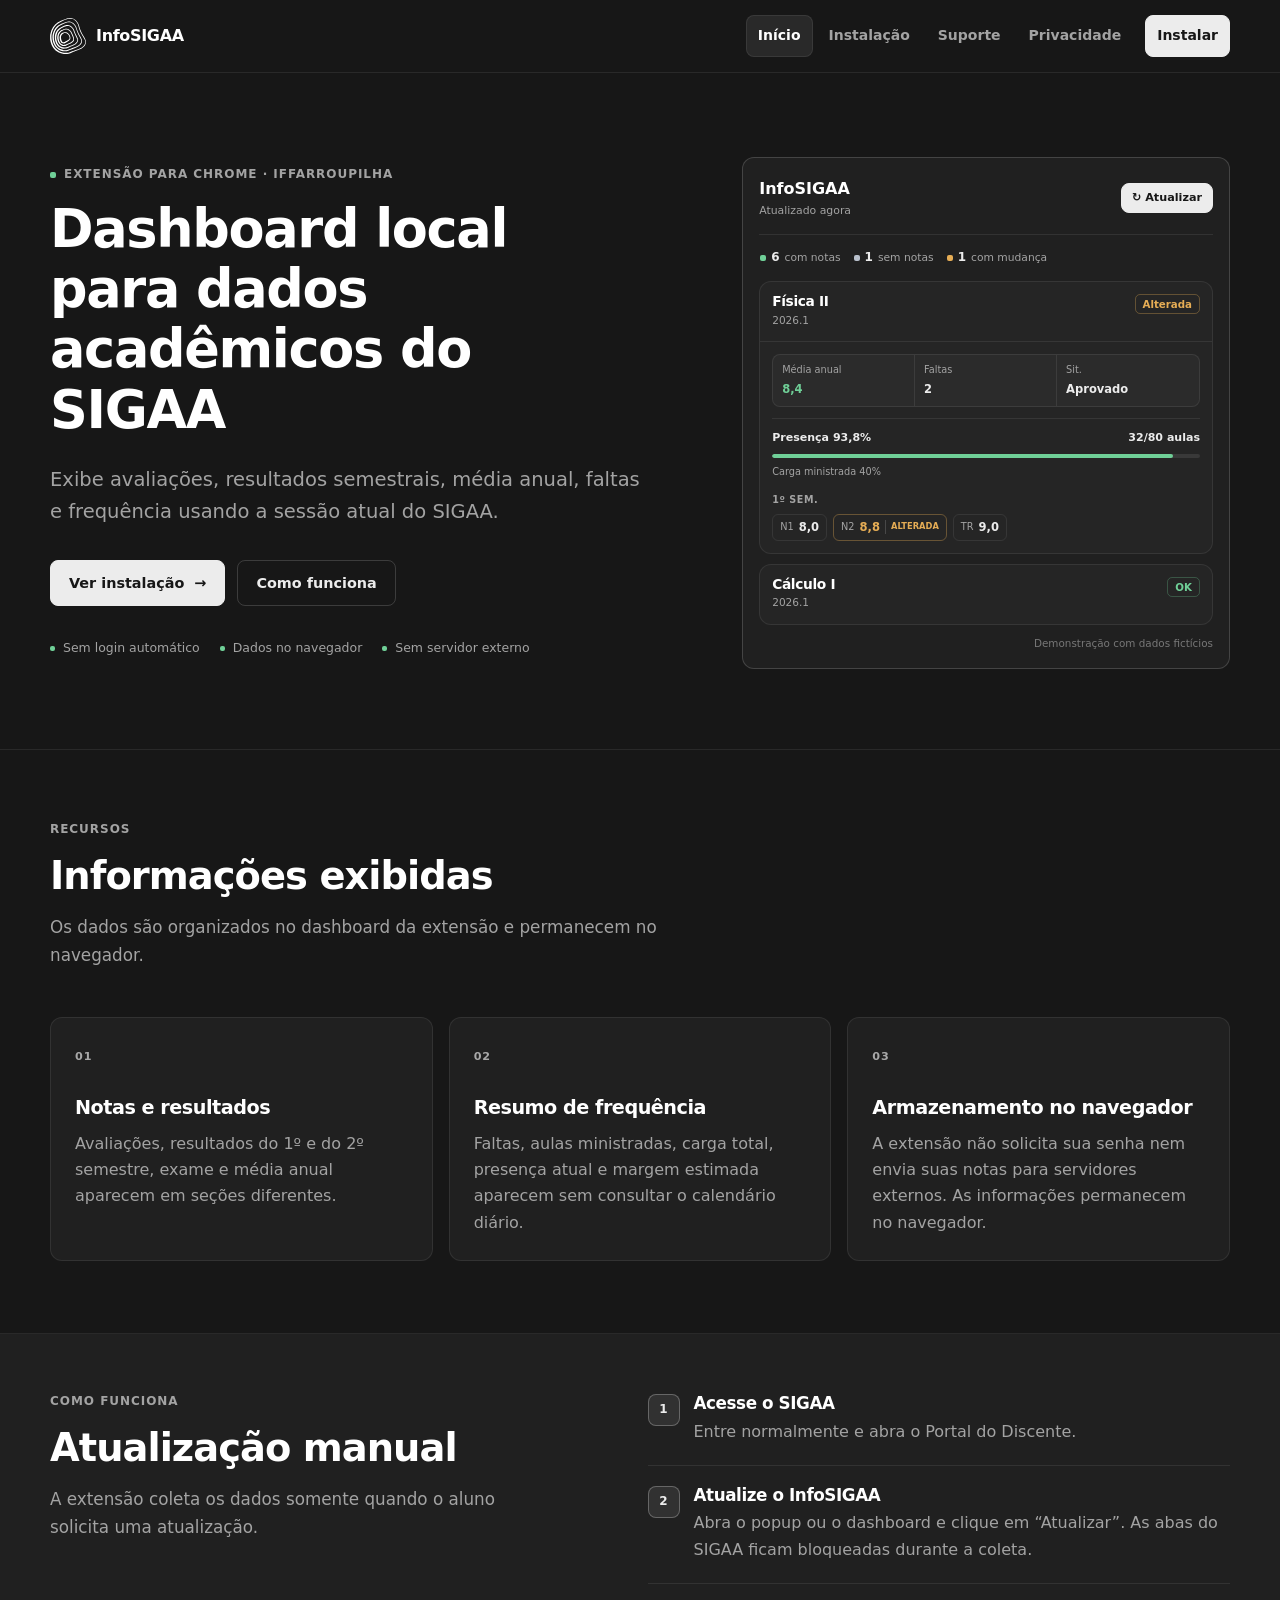
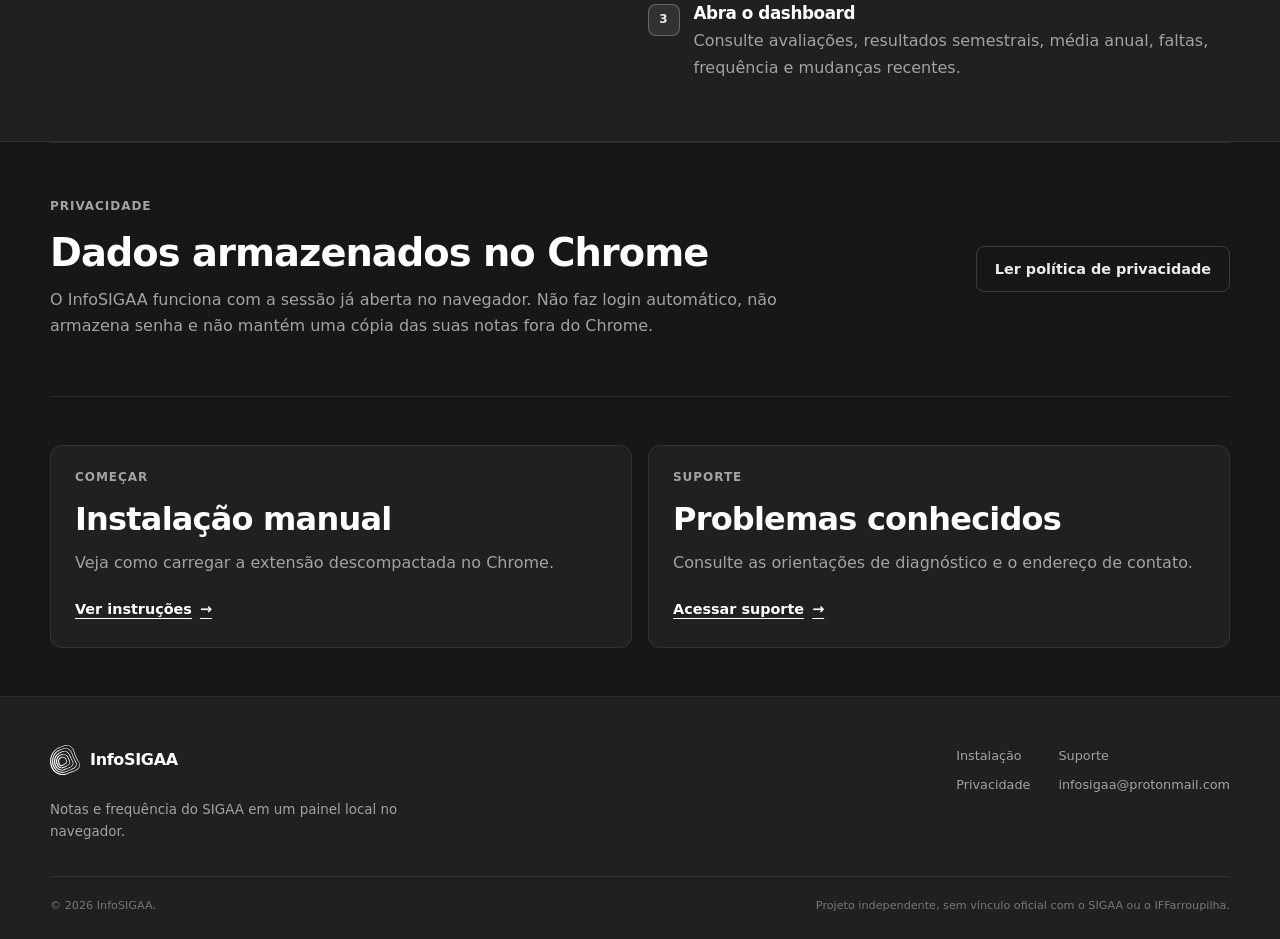
==== commit 8dcfd25d: "feat: publish InfoSIGAA v0.2.0" ====
--- a/website/index.html
+++ b/website/index.html
@@ -7,8 +7,7 @@
     <meta name="theme-color" content="#171717">
     <meta name="color-scheme" content="dark">
     <title>InfoSIGAA — Suas notas do SIGAA em um painel claro</title>
-    <link rel="icon" href="assets/brand/favicon-light.svg" media="(prefers-color-scheme: light)">
-    <link rel="icon" href="assets/brand/favicon-dark.svg" media="(prefers-color-scheme: dark)">
+    <link rel="icon" type="image/svg+xml" href="assets/brand/favicon.svg?v=3">
     <link rel="apple-touch-icon" href="assets/brand/apple-touch-icon.png">
     <link rel="stylesheet" href="assets/css/site.css">
     <script src="assets/js/site.js" defer></script>
@@ -41,8 +40,8 @@
         <div class="container hero-grid">
           <div class="hero-copy">
             <p class="eyebrow"><span class="status-dot ok" aria-hidden="true"></span> Extensão para Chrome · IFFarroupilha</p>
-            <h1 id="hero-title">Suas notas do SIGAA, organizadas.</h1>
-            <p class="hero-lead">Acompanhe notas, mudanças recentes, faltas e frequência diretamente no navegador, usando sua sessão atual do SIGAA.</p>
+            <h1 id="hero-title">Dashboard local para dados acadêmicos do SIGAA</h1>
+            <p class="hero-lead">Exibe avaliações, resultados semestrais, média anual, faltas e frequência usando a sessão atual do SIGAA.</p>
             <div class="button-row">
               <a class="button button-primary" href="instalacao/">
                 Ver instalação
@@ -80,7 +79,7 @@
               </header>
               <div class="preview-course-body">
                 <div class="preview-stats">
-                  <span><small>Média</small><strong class="ok-text">8,4</strong></span>
+                  <span><small>Média anual</small><strong class="ok-text">8,4</strong></span>
                   <span><small>Faltas</small><strong>2</strong></span>
                   <span><small>Sit.</small><strong>Aprovado</strong></span>
                 </div>
@@ -114,24 +113,24 @@
       <section class="section" aria-labelledby="beneficios-title">
         <div class="container">
           <div class="section-heading">
-            <p class="eyebrow">Visão rápida</p>
-            <h2 id="beneficios-title">Acompanhe tudo de forma simples.</h2>
-            <p>Notas, médias, faltas, frequência e mudanças recentes reunidas em um único painel.</p>
+            <p class="eyebrow">Recursos</p>
+            <h2 id="beneficios-title">Informações exibidas</h2>
+            <p>Os dados são organizados no dashboard da extensão e permanecem no navegador.</p>
           </div>
           <div class="feature-grid">
             <article class="feature-card">
               <span class="feature-index">01</span>
-              <h3>Visão completa</h3>
-              <p>Notas, médias, faltas e frequência organizadas por matéria, com leitura rápida e detalhes quando necessário.</p>
+              <h3>Notas e resultados</h3>
+              <p>Avaliações, resultados do 1º e do 2º semestre, exame e média anual aparecem em seções diferentes.</p>
             </article>
             <article class="feature-card">
               <span class="feature-index warning-text">02</span>
-              <h3>Mudanças em destaque</h3>
-              <p>Notas novas, alteradas ou removidas recebem um destaque discreto para facilitar a identificação.</p>
+              <h3>Resumo de frequência</h3>
+              <p>Faltas, aulas ministradas, carga total, presença atual e margem estimada aparecem sem consultar o calendário diário.</p>
             </article>
             <article class="feature-card">
               <span class="feature-index ok-text">03</span>
-              <h3>Seus dados no navegador</h3>
+              <h3>Armazenamento no navegador</h3>
               <p>A extensão não solicita sua senha nem envia suas notas para servidores externos. As informações permanecem no navegador.</p>
             </article>
           </div>
@@ -142,8 +141,8 @@
         <div class="container split-heading">
           <div class="section-heading">
             <p class="eyebrow">Como funciona</p>
-            <h2 id="funcionamento-title">Entre, atualize e acompanhe.</h2>
-            <p>Entre normalmente no SIGAA, atualize a extensão e acompanhe suas informações em um painel organizado.</p>
+            <h2 id="funcionamento-title">Atualização manual</h2>
+            <p>A extensão coleta os dados somente quando o aluno solicita uma atualização.</p>
           </div>
           <ol class="steps-list">
             <li>
@@ -152,11 +151,11 @@
             </li>
             <li>
               <span>2</span>
-              <div><h3>Atualize o InfoSIGAA</h3><p>Abra a extensão e clique em ‘Atualizar’ para carregar suas informações.</p></div>
+              <div><h3>Atualize o InfoSIGAA</h3><p>Abra o popup ou o dashboard e clique em “Atualizar”. As abas do SIGAA ficam bloqueadas durante a coleta.</p></div>
             </li>
             <li>
               <span>3</span>
-              <div><h3>Acompanhe suas matérias</h3><p>Consulte notas, médias, faltas, frequência e alterações recentes em um só lugar.</p></div>
+              <div><h3>Abra o dashboard</h3><p>Consulte avaliações, resultados semestrais, média anual, faltas, frequência e mudanças recentes.</p></div>
             </li>
           </ol>
         </div>
@@ -165,8 +164,8 @@
       <section class="section" aria-labelledby="privacidade-resumo-title">
         <div class="container privacy-panel">
           <div>
-            <p class="eyebrow"><span class="status-dot ok" aria-hidden="true"></span> Privacidade por padrão</p>
-            <h2 id="privacidade-resumo-title">Suas notas continuam suas.</h2>
+            <p class="eyebrow"><span class="status-dot ok" aria-hidden="true"></span> Privacidade</p>
+            <h2 id="privacidade-resumo-title">Dados armazenados no Chrome</h2>
             <p>O InfoSIGAA funciona com a sessão já aberta no navegador. Não faz login automático, não armazena senha e não mantém uma cópia das suas notas fora do Chrome.</p>
           </div>
           <a class="button button-secondary" href="privacidade/">Ler política de privacidade</a>
@@ -177,14 +176,14 @@
         <div class="container action-grid">
           <article class="action-card">
             <p class="eyebrow">Começar</p>
-            <h2>Instale em poucos passos.</h2>
-            <p>Veja como carregar a extensão manualmente no Chrome e conferir se tudo está pronto.</p>
+            <h2>Instalação manual</h2>
+            <p>Veja como carregar a extensão descompactada no Chrome.</p>
             <a class="text-link" href="instalacao/">Ver instruções <span aria-hidden="true">→</span></a>
           </article>
           <article class="action-card">
-            <p class="eyebrow">Precisa de ajuda?</p>
-            <h2>Encontre uma solução.</h2>
-            <p>Consulte os problemas mais comuns ou fale diretamente com o suporte do InfoSIGAA.</p>
+            <p class="eyebrow">Suporte</p>
+            <h2>Problemas conhecidos</h2>
+            <p>Consulte as orientações de diagnóstico e o endereço de contato.</p>
             <a class="text-link" href="suporte/">Acessar suporte <span aria-hidden="true">→</span></a>
           </article>
         </div>
--- a/website/assets/css/site.css
+++ b/website/assets/css/site.css
@@ -1055,17 +1055,14 @@
 }
 
 .check-grid span {
-  display: inline-flex;
-  width: 23px;
+  display: inline-block;
   height: 23px;
-  align-items: center;
-  justify-content: center;
   margin-bottom: var(--space-4);
-  border: 1px solid rgb(111 207 151 / 32%);
-  border-radius: var(--radius-xs);
-  color: var(--ok);
+  color: #a8a8a8;
   font-size: 0.75rem;
-  font-weight: 700;
+  font-weight: 600;
+  letter-spacing: 0.04em;
+  line-height: 23px;
 }
 
 .check-grid p {
@@ -1099,9 +1096,10 @@
   font-size: 0.88rem;
 }
 
-.notice-ok {
-  border-left-color: var(--ok);
-  background: var(--ok-soft);
+.notice-neutral {
+  border: 1px solid #343434;
+  border-left: 2px solid #a8a8a8;
+  background: #202020;
 }
 
 .download-card {
@@ -1127,6 +1125,19 @@
 .download-card span:not(.button) {
   color: var(--muted);
   font-size: 0.88rem;
+}
+
+.download-links {
+  display: flex;
+  flex-wrap: wrap;
+  gap: var(--space-2);
+  margin: var(--space-3) 0 0;
+  color: var(--muted-soft) !important;
+  font-size: 0.78rem;
+}
+
+.prose .download-links a {
+  color: inherit;
 }
 
 .installation-steps,
